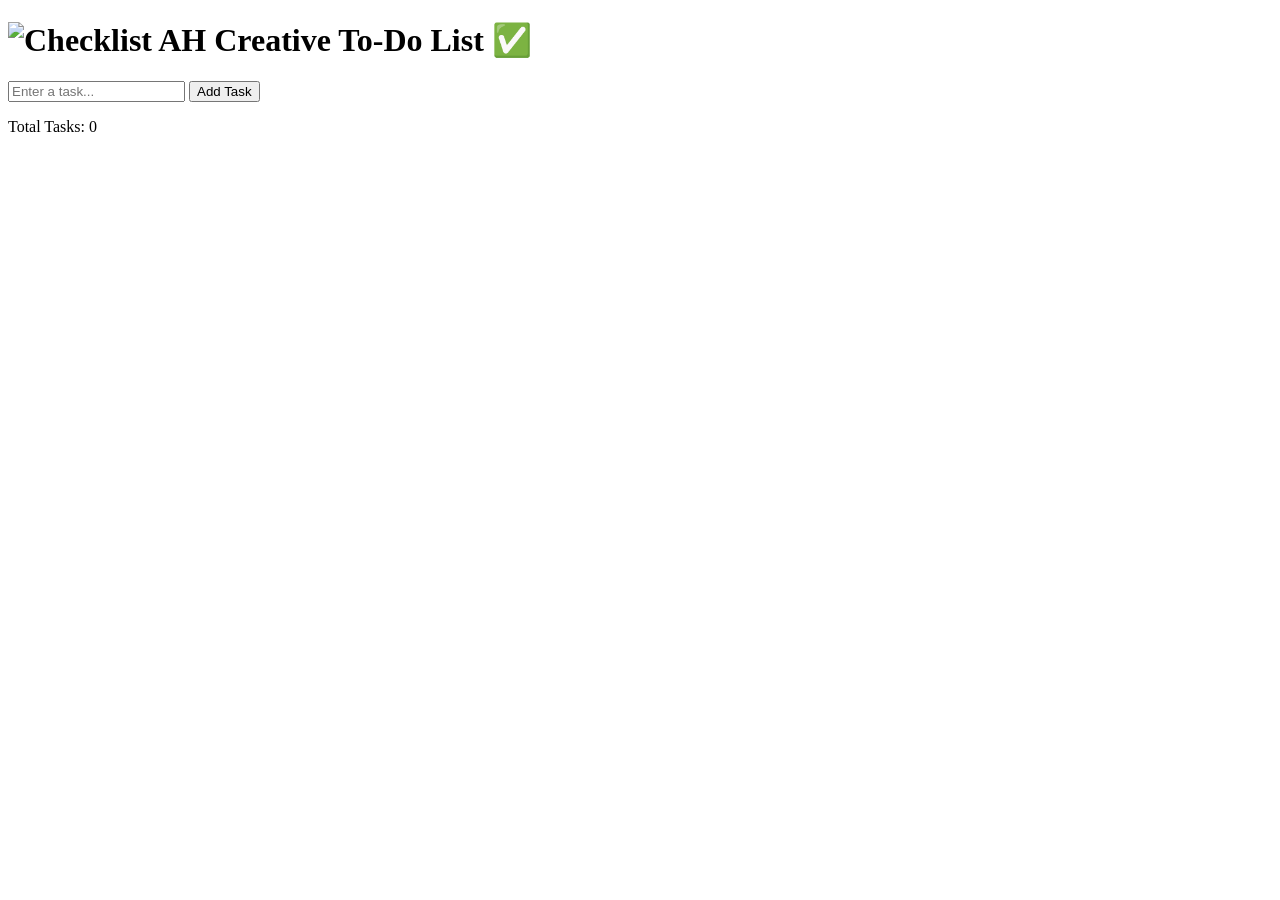
==== Assignment_3/index.html @ f52f197b "added basic HTML layout for todo app" ====
<!DOCTYPE html>
<html lang="en">
<head>
    <meta charset="UTF-8">
    <meta name="viewport" content="width=device-width, initial-scale=1.0">
    <title>Hiya's To-Do List</title>
</head>
<body>
    <!-- Header -->
    <h1>
        <img src="assets/checklist.png" alt="Checklist" width="50">
        AH Creative To-Do List ✅
    </h1>

    <!-- Input Section -->
    <div class="input-container">
        <input type="text" id="taskInput" placeholder="Enter a task...">
        <button id="addTaskBtn">Add Task</button>
    </div>

    <!-- Task Counter -->
    <p id="taskCounter">Total Tasks: 0</p>

    <!-- Task List -->
    <ul id="taskList"></ul>

</body>
</html>
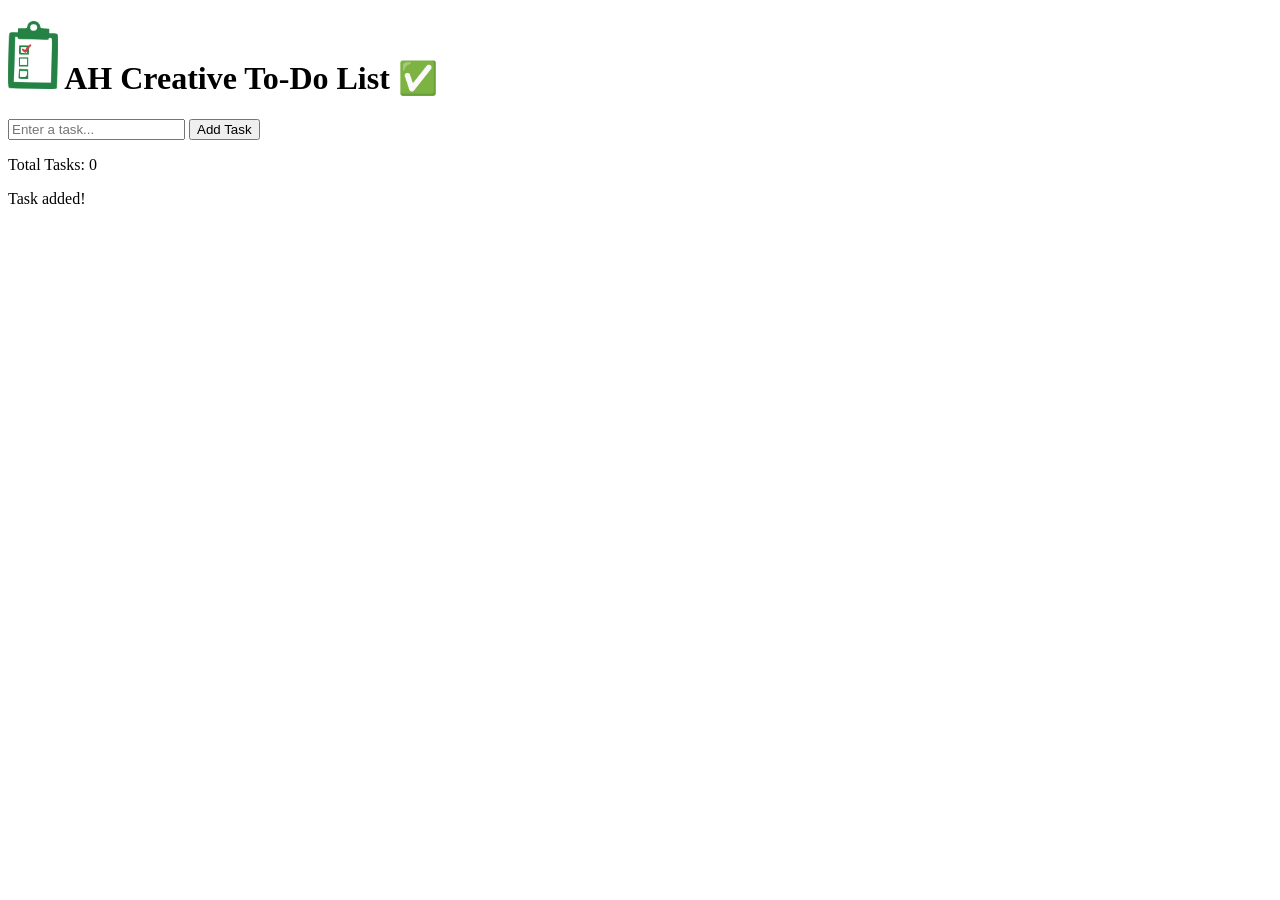
==== commit a3c0a7c5: "added styling link, audio features and JS functionality" ====
--- a/Assignment_3/index.html
+++ b/Assignment_3/index.html
@@ -4,9 +4,11 @@
     <meta charset="UTF-8">
     <meta name="viewport" content="width=device-width, initial-scale=1.0">
     <title>Hiya's To-Do List</title>
+    <!-- Link CSS -->
+    <link rel="stylesheet" href="css/style.css">
 </head>
 <body>
-    <!-- Header -->
+    <!-- Header with Checklist Image -->
     <h1>
         <img src="assets/checklist.png" alt="Checklist" width="50">
         AH Creative To-Do List ✅
@@ -24,5 +26,14 @@
     <!-- Task List -->
     <ul id="taskList"></ul>
 
+    <!-- Pop-up message -->
+    <div id="message" class="hidden">Task added!</div>
+
+    <!-- Audio for task completion and deletion -->
+    <audio id="dingSound" src="assets/ding.mp3"></audio>
+    <audio id="deleteSound" src="assets/delete.mp3"></audio>
+
+    <!-- Link JS -->
+    <script src="js/script.js"></script>
 </body>
-</html>+</html>
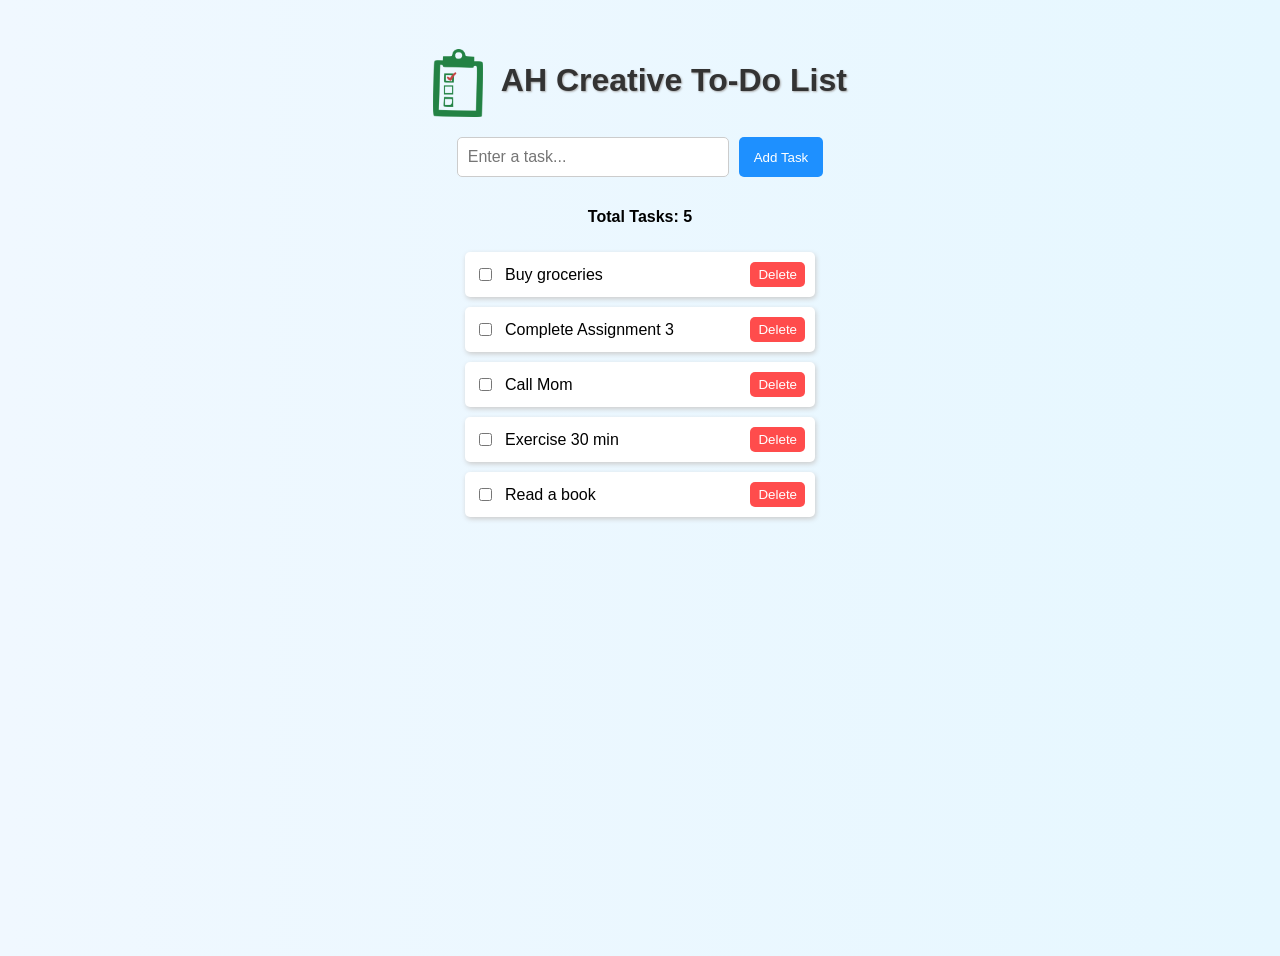
==== commit 8d5becd7: "Change title to 'AH'" ====
--- a/Assignment_3/index.html
+++ b/Assignment_3/index.html
@@ -3,7 +3,7 @@
 <head>
     <meta charset="UTF-8">
     <meta name="viewport" content="width=device-width, initial-scale=1.0">
-    <title>Hiya's To-Do List</title>
+    <title>AH's To-Do List</title>
     <!-- Link CSS -->
     <link rel="stylesheet" href="css/style.css">
 </head>
@@ -11,7 +11,7 @@
     <!-- Header with Checklist Image -->
     <h1>
         <img src="assets/checklist.png" alt="Checklist" width="50">
-        AH Creative To-Do List ✅
+        AH Creative To-Do List
     </h1>
 
     <!-- Input Section -->
--- a/Assignment_3/css/style.css
+++ b/Assignment_3/css/style.css
@@ -0,0 +1,143 @@
+/* General Page Styling */
+body {
+    font-family: Arial, sans-serif;
+    background: linear-gradient(to right, #f0f8ff, #e6f7ff);
+    display: flex;
+    flex-direction: column;
+    align-items: center;
+    padding: 20px;
+    min-height: 100vh;
+}
+
+h1 {
+    color: #333;
+    text-align: center;
+    margin-bottom: 20px;
+    text-shadow: 1px 1px 2px #aaa;
+}
+
+h1 img {
+    vertical-align: middle;
+    margin-right: 10px;
+}
+
+/* Input Section */
+.input-container {
+    display: flex;
+    gap: 10px;
+    margin-bottom: 15px;
+}
+
+input[type="text"] {
+    padding: 10px;
+    font-size: 16px;
+    border-radius: 5px;
+    border: 1px solid #ccc;
+    width: 250px;
+    transition: 0.3s;
+}
+
+input[type="text"]:focus {
+    border-color: #1e90ff;
+    outline: none;
+}
+
+button {
+    padding: 10px 15px;
+    background: #1e90ff;
+    color: #fff;
+    border: none;
+    border-radius: 5px;
+    cursor: pointer;
+    transition: 0.3s;
+}
+
+button:hover {
+    background: #63b3ed;
+}
+
+/* Task List Styling */
+ul {
+    list-style-type: none;
+    padding: 0;
+    width: 350px;
+}
+
+li {
+    background: #fff;
+    padding: 10px;
+    margin-bottom: 10px;
+    border-radius: 5px;
+    display: flex;
+    align-items: center;
+    justify-content: space-between;
+    transition: all 0.5s ease;
+    box-shadow: 1px 2px 5px #ccc;
+}
+
+/* Completed tasks */
+li.completed {
+    text-decoration: line-through;
+    color: green;
+    opacity: 0.6;
+}
+
+/* Delete animation */
+li.deleting {
+    background: #ff4c4c;
+    opacity: 0;
+    transform: translateX(100%);
+}
+
+/* Task text & delete button */
+.task-text {
+    flex-grow: 1;
+    margin-left: 10px;
+}
+
+.delete-btn {
+    background: #ff4c4c;
+    border: none;
+    color: #fff;
+    padding: 5px 8px;
+    border-radius: 5px;
+    cursor: pointer;
+    transition: 0.3s;
+}
+
+.delete-btn:hover {
+    background: #ff1a1a;
+}
+
+/* Hover glow effect */
+li:hover {
+    box-shadow: 2px 4px 10px rgba(0,0,0,0.2);
+    transform: scale(1.02);
+}
+
+/* Task counter */
+#taskCounter {
+    margin-bottom: 10px;
+    font-weight: bold;
+    font-size: 16px;
+}
+
+/* Pop-up message */
+#message {
+    position: fixed;
+    top: 20px;
+    right: 20px;
+    background: #1e90ff;
+    color: white;
+    padding: 10px 15px;
+    border-radius: 5px;
+    box-shadow: 1px 2px 5px #999;
+    opacity: 0;
+    transition: opacity 0.5s;
+}
+#message.show {
+    opacity: 1;
+}
+.hidden {
+    display: none;
+}
